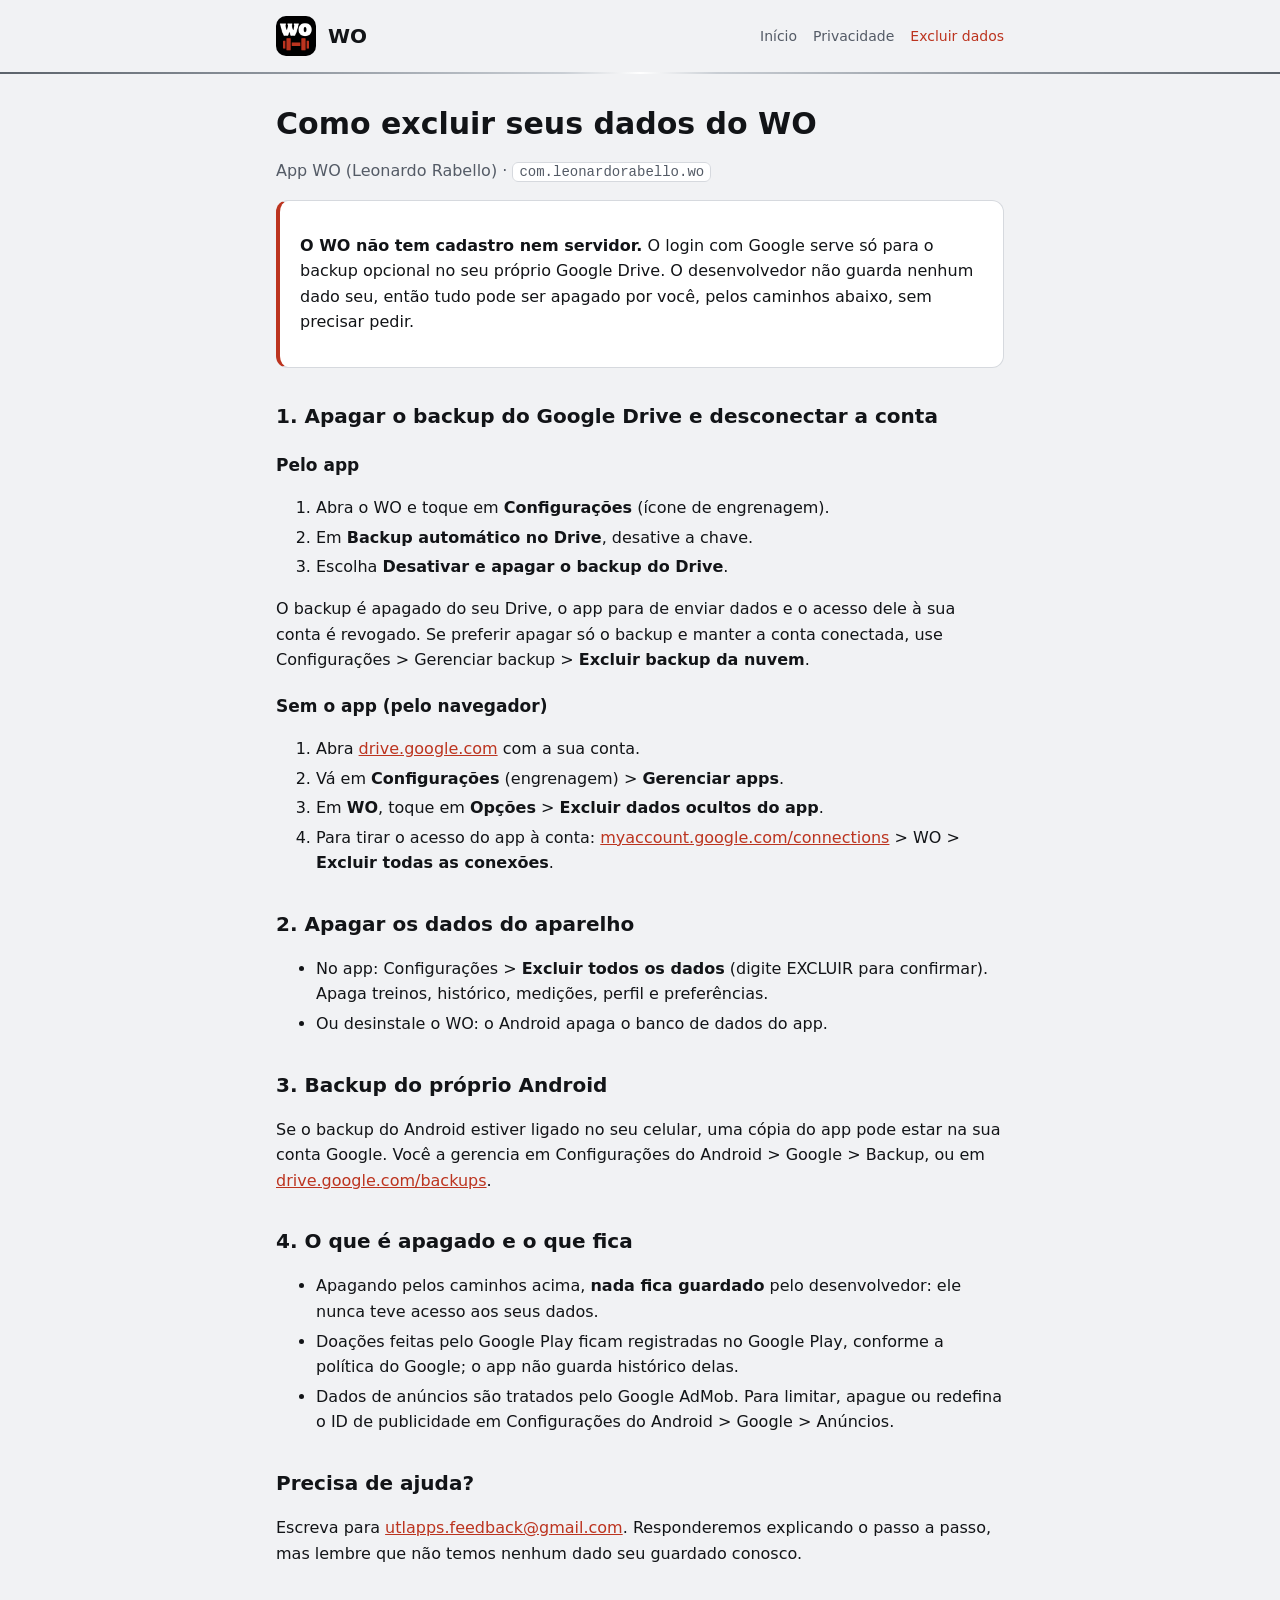
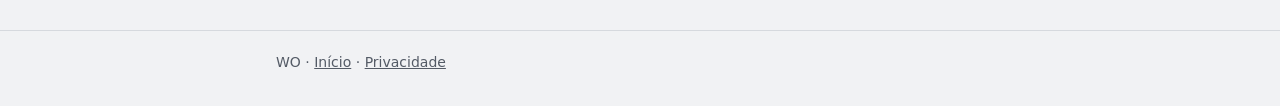
==== excluir-dados.html @ 48e9b19a "Site do WO: página do app, política de privacidade, exclusão de dados e app-ads.txt" ====
<!doctype html>
<html lang="pt-BR">
<head>
  <meta charset="utf-8">
  <meta name="viewport" content="width=device-width, initial-scale=1">
  <title>Excluir dados — WO</title>
  <meta name="description" content="Como excluir os seus dados do app WO: no aparelho, no backup do seu Google Drive e o acesso da conta Google.">
  <link rel="icon" href="img/favicon.png">
  <link rel="stylesheet" href="estilo.css">
</head>
<body>
  <header class="topo">
    <div class="conteudo">
      <img src="img/icone.png" alt="">
      <a class="marca" href="./">WO</a>
      <nav>
        <a href="./">Início</a>
        <a href="privacidade.html">Privacidade</a>
        <a href="excluir-dados.html" aria-current="page">Excluir dados</a>
      </nav>
    </div>
  </header>

  <main class="conteudo">
    <h1>Como excluir seus dados do WO</h1>
    <p class="sub">App WO (Leonardo Rabello) · <code>com.leonardorabello.wo</code></p>

    <div class="cartao destaque">
      <p><strong>O WO não tem cadastro nem servidor.</strong> O login com Google serve só para o backup opcional no seu próprio Google Drive. O desenvolvedor não guarda nenhum dado seu, então tudo pode ser apagado por você, pelos caminhos abaixo, sem precisar pedir.</p>
    </div>

    <h2>1. Apagar o backup do Google Drive e desconectar a conta</h2>
    <h3>Pelo app</h3>
    <ol>
      <li>Abra o WO e toque em <strong>Configurações</strong> (ícone de engrenagem).</li>
      <li>Em <strong>Backup automático no Drive</strong>, desative a chave.</li>
      <li>Escolha <strong>Desativar e apagar o backup do Drive</strong>.</li>
    </ol>
    <p>O backup é apagado do seu Drive, o app para de enviar dados e o acesso dele à sua conta é revogado. Se preferir apagar só o backup e manter a conta conectada, use Configurações &gt; Gerenciar backup &gt; <strong>Excluir backup da nuvem</strong>.</p>

    <h3>Sem o app (pelo navegador)</h3>
    <ol>
      <li>Abra <a href="https://drive.google.com">drive.google.com</a> com a sua conta.</li>
      <li>Vá em <strong>Configurações</strong> (engrenagem) &gt; <strong>Gerenciar apps</strong>.</li>
      <li>Em <strong>WO</strong>, toque em <strong>Opções</strong> &gt; <strong>Excluir dados ocultos do app</strong>.</li>
      <li>Para tirar o acesso do app à conta: <a href="https://myaccount.google.com/connections">myaccount.google.com/connections</a> &gt; WO &gt; <strong>Excluir todas as conexões</strong>.</li>
    </ol>

    <h2>2. Apagar os dados do aparelho</h2>
    <ul>
      <li>No app: Configurações &gt; <strong>Excluir todos os dados</strong> (digite EXCLUIR para confirmar). Apaga treinos, histórico, medições, perfil e preferências.</li>
      <li>Ou desinstale o WO: o Android apaga o banco de dados do app.</li>
    </ul>

    <h2>3. Backup do próprio Android</h2>
    <p>Se o backup do Android estiver ligado no seu celular, uma cópia do app pode estar na sua conta Google. Você a gerencia em Configurações do Android &gt; Google &gt; Backup, ou em <a href="https://drive.google.com/backups">drive.google.com/backups</a>.</p>

    <h2>4. O que é apagado e o que fica</h2>
    <ul>
      <li>Apagando pelos caminhos acima, <strong>nada fica guardado</strong> pelo desenvolvedor: ele nunca teve acesso aos seus dados.</li>
      <li>Doações feitas pelo Google Play ficam registradas no Google Play, conforme a política do Google; o app não guarda histórico delas.</li>
      <li>Dados de anúncios são tratados pelo Google AdMob. Para limitar, apague ou redefina o ID de publicidade em Configurações do Android &gt; Google &gt; Anúncios.</li>
    </ul>

    <h2>Precisa de ajuda?</h2>
    <p>Escreva para <a href="mailto:utlapps.feedback@gmail.com">utlapps.feedback@gmail.com</a>. Responderemos explicando o passo a passo, mas lembre que não temos nenhum dado seu guardado conosco.</p>
  </main>

  <footer>
    <div class="conteudo">
      WO · <a href="./">Início</a> · <a href="privacidade.html">Privacidade</a>
    </div>
  </footer>
</body>
</html>
---- estilo.css ----
/* Mesmas cores do app (tokens de src/theme/cores.ts). */
:root {
  --fundo: #f1f2f4;
  --superficie: #ffffff;
  --borda: #d6d9de;
  --texto: #121417;
  --texto-2: #545b66;
  --destaque: #bc341f;
  --destaque-texto: #bc341f;
  --metal: linear-gradient(90deg, #5b626a, #8e959d 22%, #c9ced4 44%, #ffffff 50%, #c9ced4 56%, #8e959d 78%, #5b626a);
}
@media (prefers-color-scheme: dark) {
  :root {
    --fundo: #0e0f11;
    --superficie: #17191c;
    --borda: #2e3238;
    --texto: #f2f3f5;
    --texto-2: #a4aab2;
    --destaque-texto: #ee684f;
    --metal: linear-gradient(90deg, #5b626a, #9aa1a9 22%, #d9dde2 44%, #f5f7fa 50%, #d9dde2 56%, #9aa1a9 78%, #5b626a);
  }
}
* { box-sizing: border-box; }
html { -webkit-text-size-adjust: 100%; }
body {
  margin: 0;
  background: var(--fundo);
  color: var(--texto);
  font: 16px/1.6 system-ui, -apple-system, "Segoe UI", Roboto, sans-serif;
}
.topo { border-bottom: 2px solid transparent; border-image: var(--metal) 1; background: var(--fundo); }
.topo .conteudo { display: flex; align-items: center; gap: 12px; padding-top: 16px; padding-bottom: 16px; }
.topo img { width: 40px; height: 40px; border-radius: 10px; }
.topo a.marca { color: var(--texto); font-weight: 700; font-size: 20px; text-decoration: none; }
.topo nav { margin-left: auto; display: flex; gap: 16px; flex-wrap: wrap; }
.topo nav a { color: var(--texto-2); text-decoration: none; font-size: 14px; }
.topo nav a:hover, .topo nav a[aria-current="page"] { color: var(--destaque-texto); }
.conteudo { max-width: 760px; margin: 0 auto; padding: 0 16px; }
main.conteudo { padding-top: 24px; padding-bottom: 48px; }
h1 { font-size: 30px; line-height: 1.2; margin: 8px 0 8px; }
h2 { font-size: 20px; margin: 32px 0 8px; }
h3 { font-size: 17px; margin: 20px 0 4px; }
p, li { color: var(--texto); }
.sub { color: var(--texto-2); }
a { color: var(--destaque-texto); }
.cartao { background: var(--superficie); border: 1px solid var(--borda); border-radius: 12px; padding: 16px 20px; margin: 16px 0; }
.cartao.destaque { border-left: 4px solid var(--destaque); }
.botao { display: inline-block; background: var(--destaque); color: #fff; text-decoration: none; font-weight: 600; padding: 12px 20px; border-radius: 12px; }
.botao.secundario { background: var(--superficie); color: var(--texto); border: 1px solid var(--borda); }
.acoes { display: flex; gap: 12px; flex-wrap: wrap; margin: 20px 0; }
.lista-recursos { display: grid; grid-template-columns: repeat(auto-fit, minmax(220px, 1fr)); gap: 12px; padding: 0; list-style: none; }
.lista-recursos li { background: var(--superficie); border: 1px solid var(--borda); border-radius: 12px; padding: 14px 16px; }
.lista-recursos strong { display: block; }
ol li, ul li { margin: 4px 0; }
code { background: var(--superficie); border: 1px solid var(--borda); border-radius: 6px; padding: 1px 6px; font-size: 14px; }
footer { border-top: 1px solid var(--borda); color: var(--texto-2); font-size: 14px; }
footer .conteudo { padding-top: 20px; padding-bottom: 32px; }
footer a { color: var(--texto-2); }
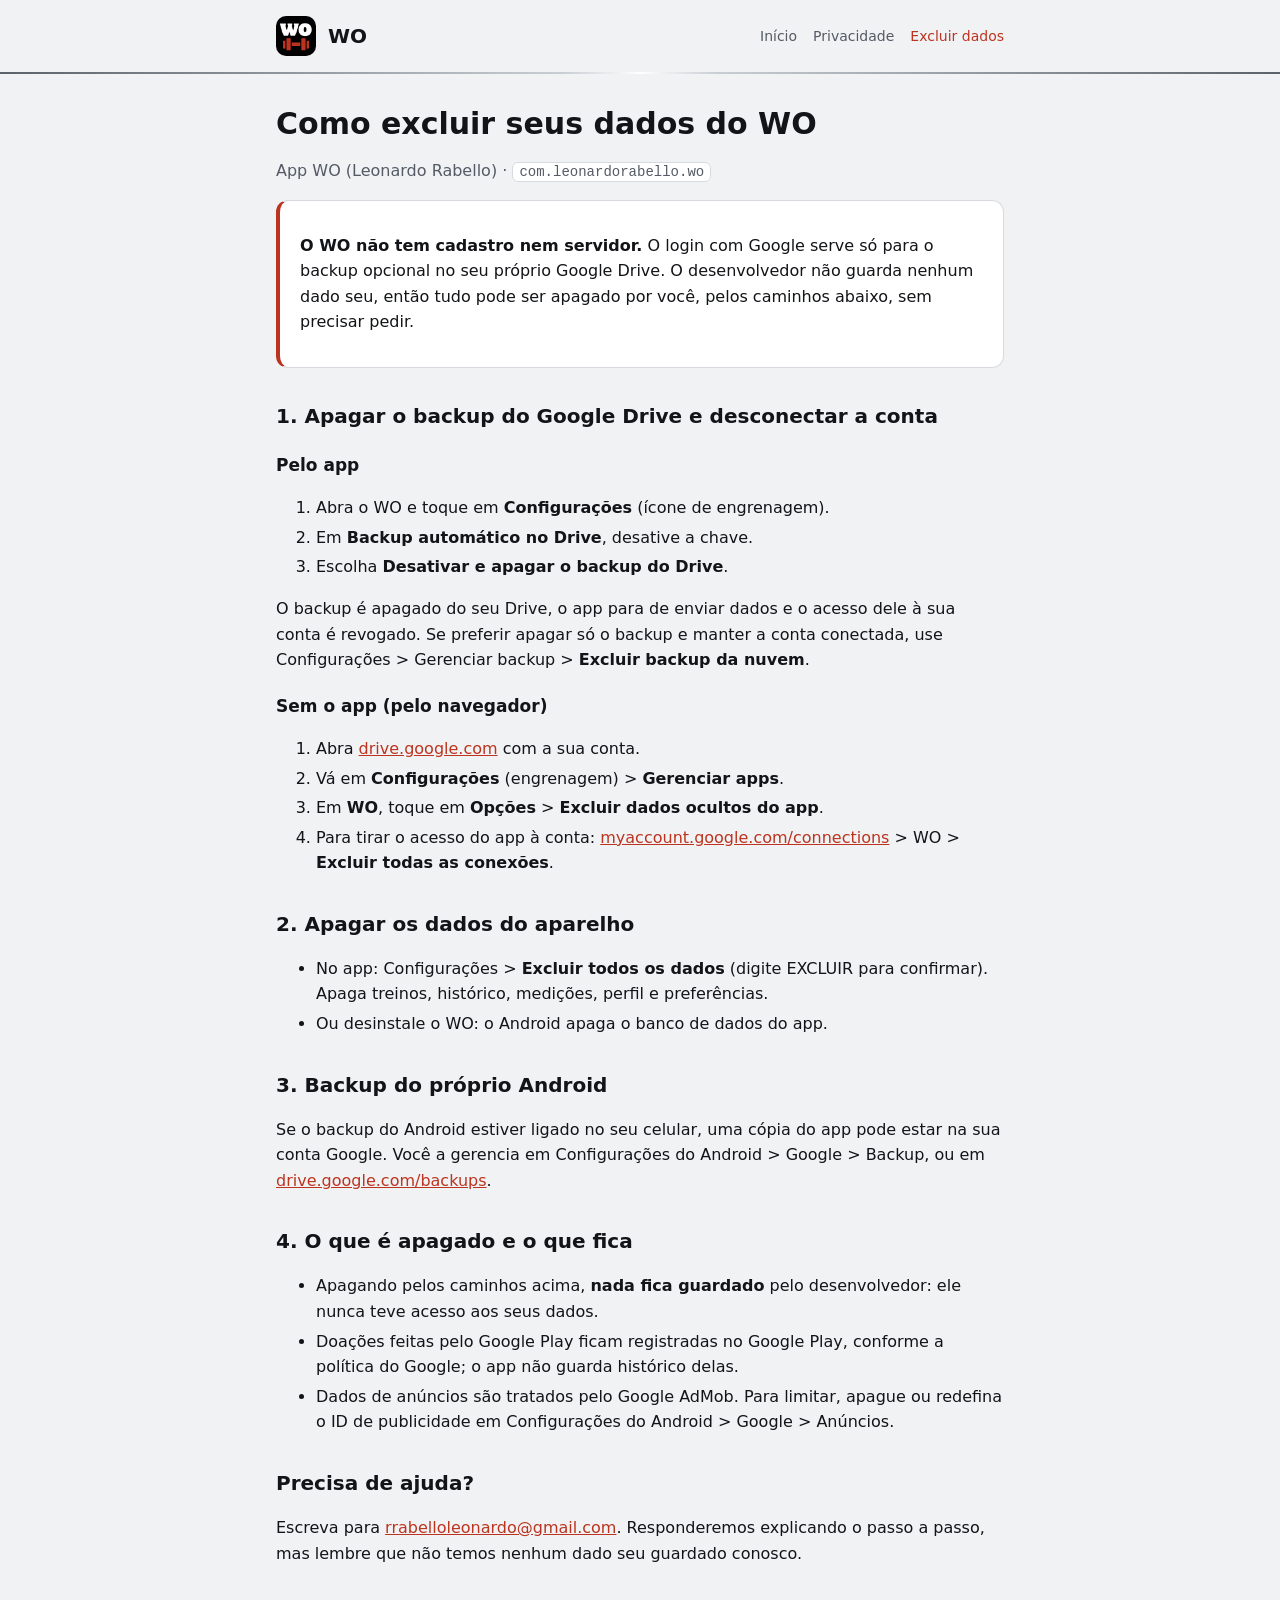
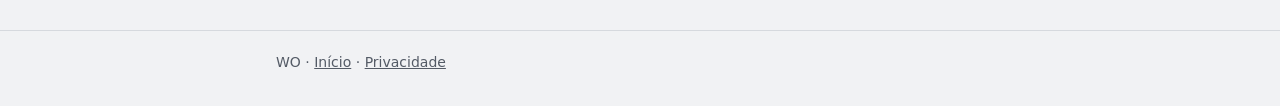
==== commit 719b6870: "Contato: rrabelloleonardo@gmail.com" ====
--- a/excluir-dados.html
+++ b/excluir-dados.html
@@ -63,7 +63,7 @@
     </ul>
 
     <h2>Precisa de ajuda?</h2>
-    <p>Escreva para <a href="mailto:utlapps.feedback@gmail.com">utlapps.feedback@gmail.com</a>. Responderemos explicando o passo a passo, mas lembre que não temos nenhum dado seu guardado conosco.</p>
+    <p>Escreva para <a href="mailto:rrabelloleonardo@gmail.com">rrabelloleonardo@gmail.com</a>. Responderemos explicando o passo a passo, mas lembre que não temos nenhum dado seu guardado conosco.</p>
   </main>
 
   <footer>
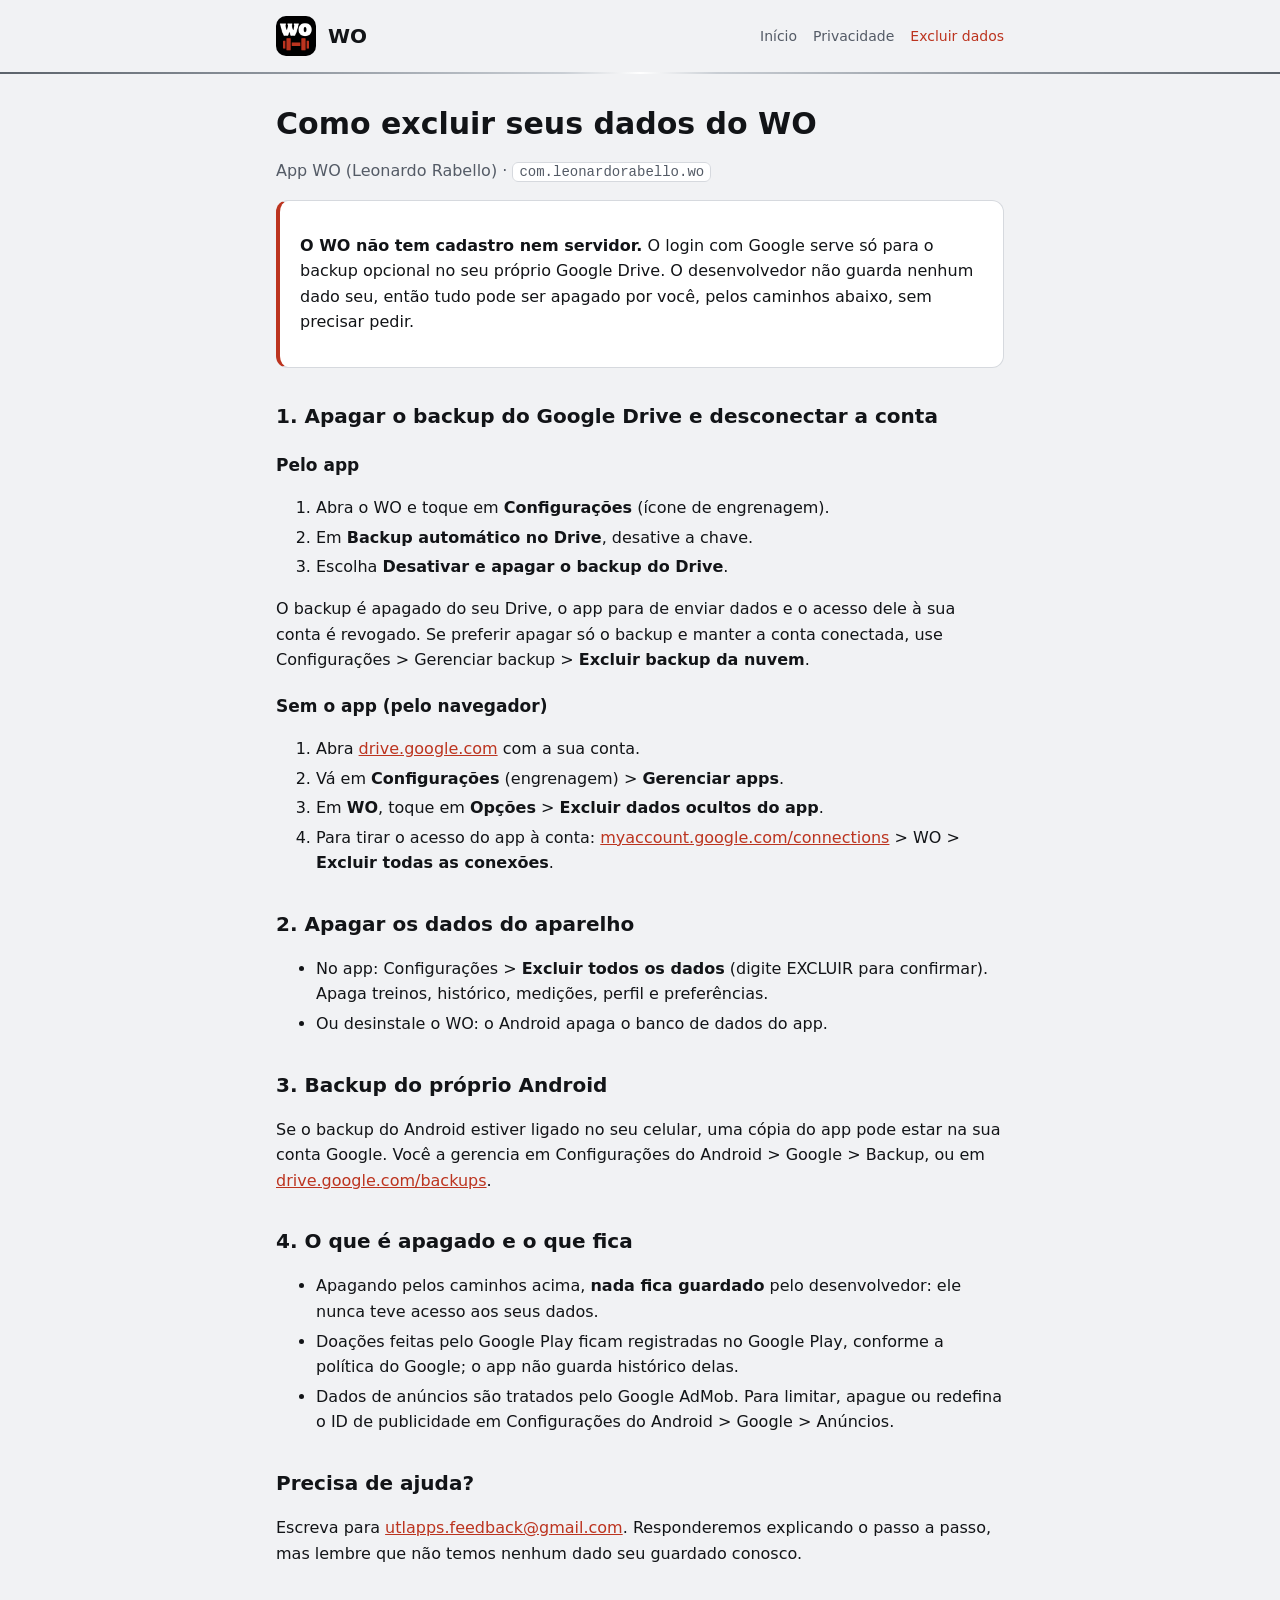
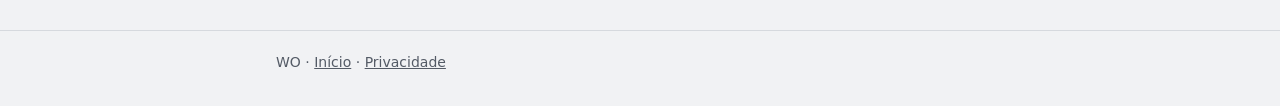
==== commit dc868e91: "Contato: utlapps.feedback@gmail.com" ====
--- a/excluir-dados.html
+++ b/excluir-dados.html
@@ -63,7 +63,7 @@
     </ul>
 
     <h2>Precisa de ajuda?</h2>
-    <p>Escreva para <a href="mailto:rrabelloleonardo@gmail.com">rrabelloleonardo@gmail.com</a>. Responderemos explicando o passo a passo, mas lembre que não temos nenhum dado seu guardado conosco.</p>
+    <p>Escreva para <a href="mailto:utlapps.feedback@gmail.com">utlapps.feedback@gmail.com</a>. Responderemos explicando o passo a passo, mas lembre que não temos nenhum dado seu guardado conosco.</p>
   </main>
 
   <footer>
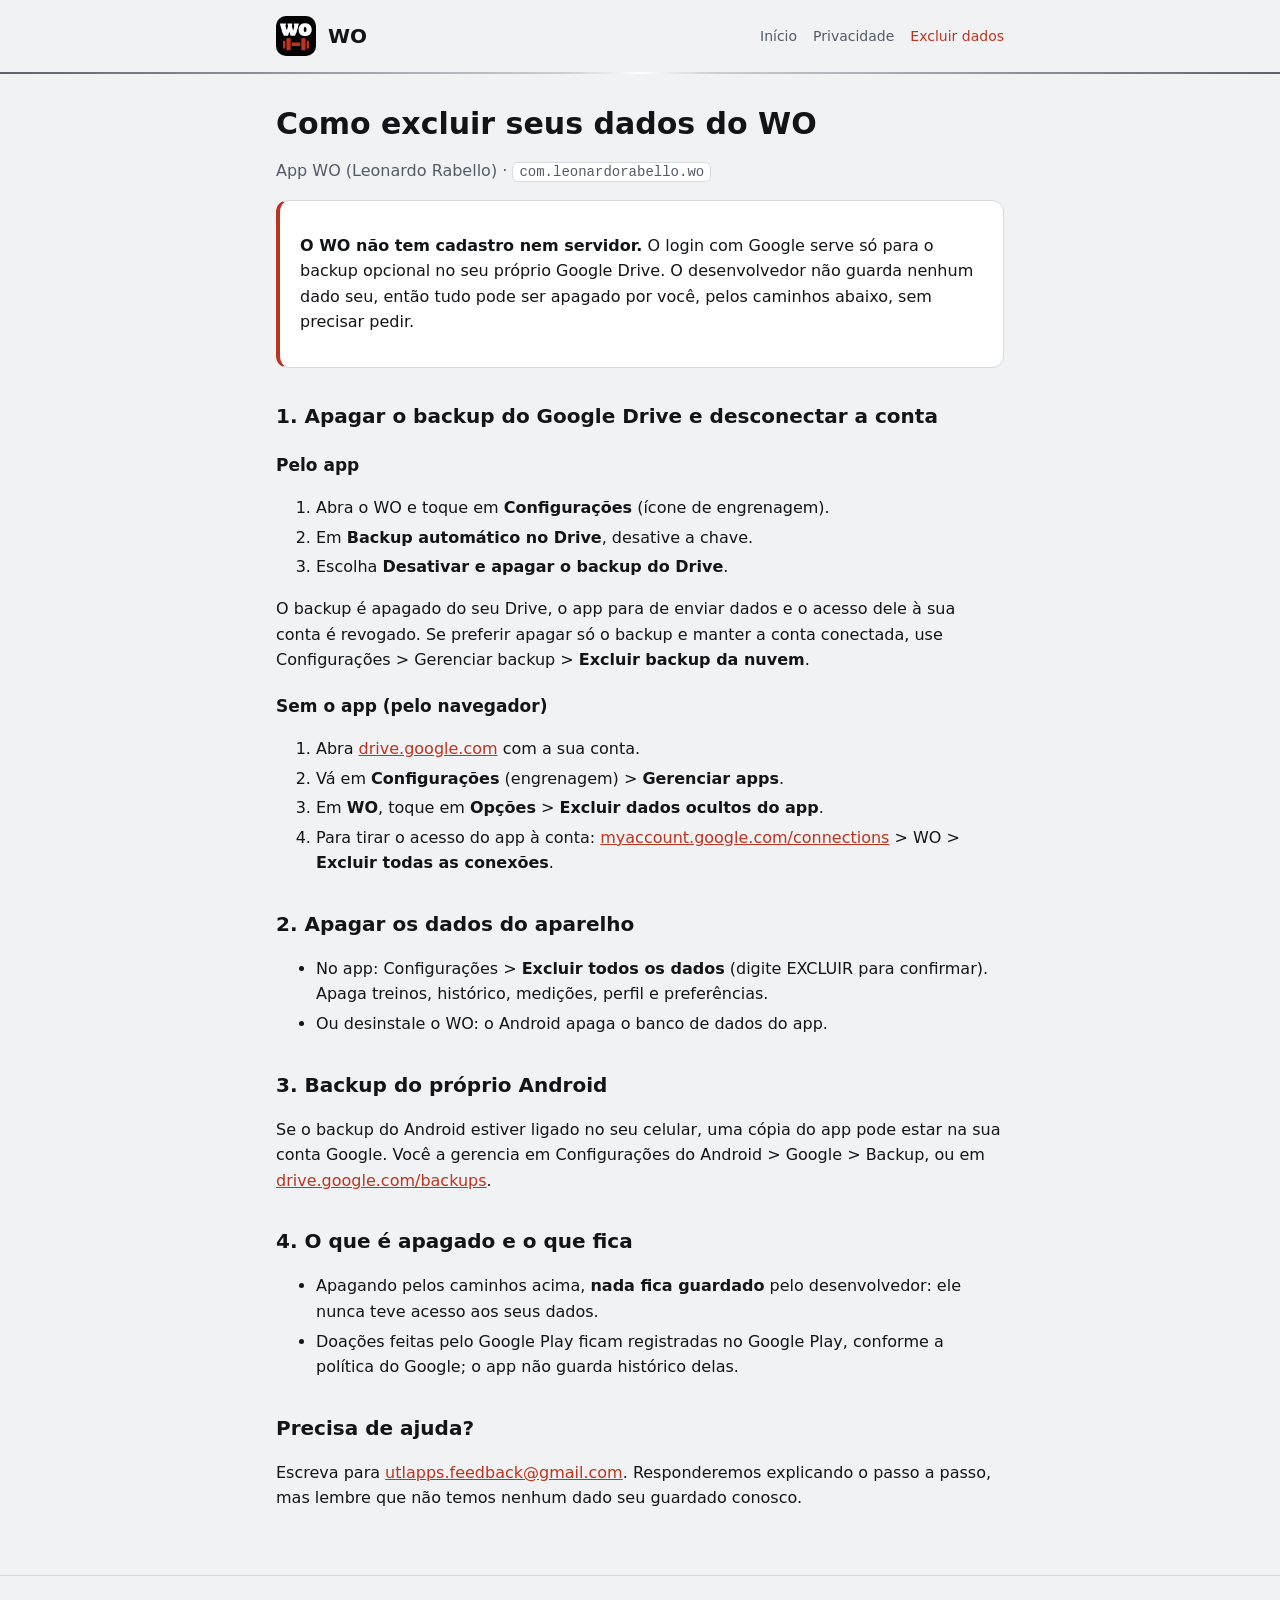
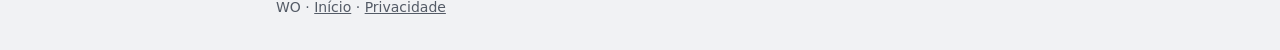
==== commit 94f6ffbf: "Sem anúncios: política e exclusão de dados atualizadas; remove app-ads.txt" ====
--- a/excluir-dados.html
+++ b/excluir-dados.html
@@ -59,7 +59,6 @@
     <ul>
       <li>Apagando pelos caminhos acima, <strong>nada fica guardado</strong> pelo desenvolvedor: ele nunca teve acesso aos seus dados.</li>
       <li>Doações feitas pelo Google Play ficam registradas no Google Play, conforme a política do Google; o app não guarda histórico delas.</li>
-      <li>Dados de anúncios são tratados pelo Google AdMob. Para limitar, apague ou redefina o ID de publicidade em Configurações do Android &gt; Google &gt; Anúncios.</li>
     </ul>
 
     <h2>Precisa de ajuda?</h2>
